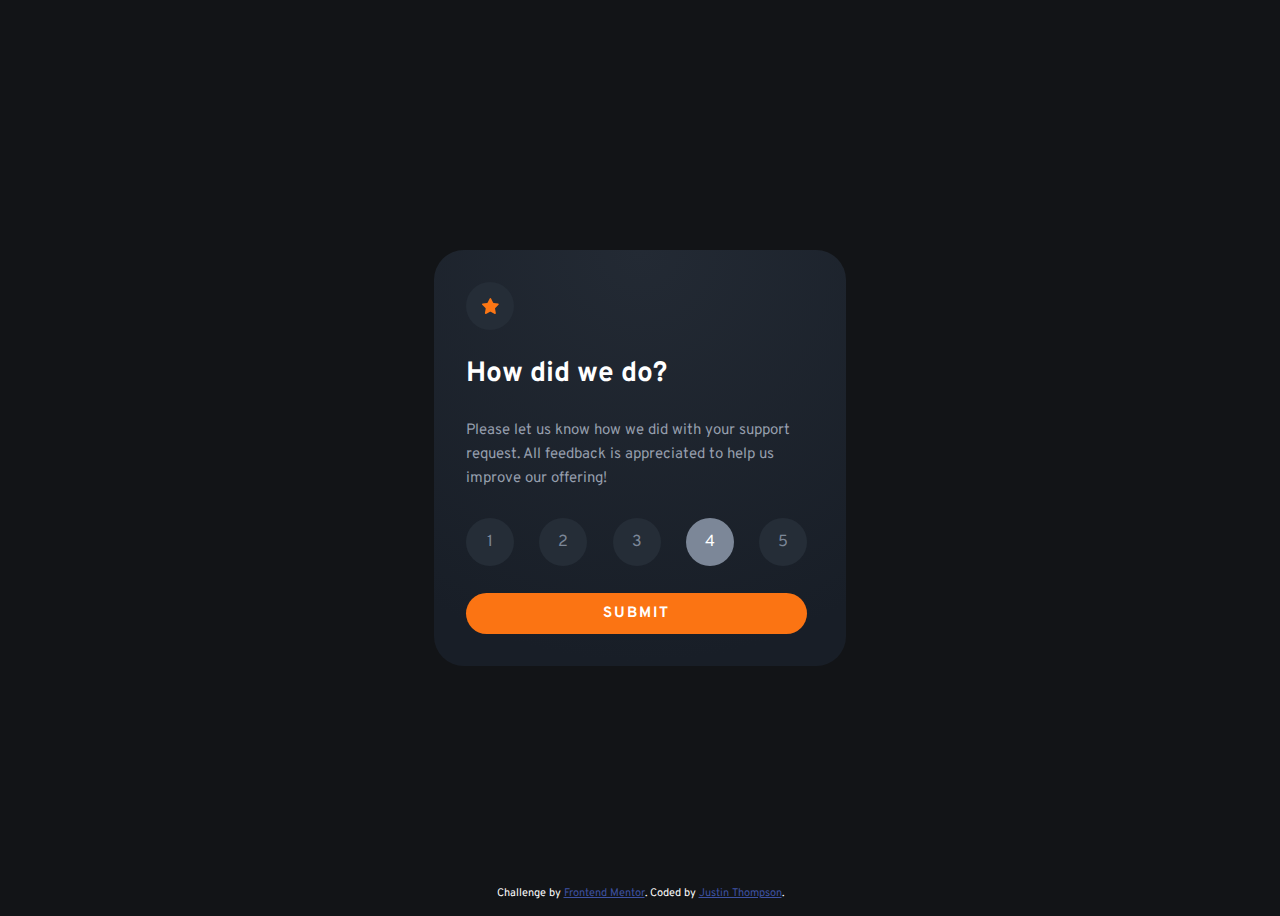
==== interactive-rating-component/index.html @ b1debb78 "starting rating component" ====
<!DOCTYPE html>
<html lang="en">

<head>
  <meta charset="UTF-8" />
  <meta name="viewport" content="width=device-width, initial-scale=1.0" />
  <link rel="icon" type="image/png" sizes="32x32" href="./images/favicon-32x32.png" />

  <title>Frontend Mentor | Interactive rating component</title>
  <link rel="preconnect" href="https://fonts.googleapis.com" />
  <link rel="preconnect" href="https://fonts.gstatic.com" crossorigin />
  <link href="https://fonts.googleapis.com/css2?family=Overpass:wght@400;700&display=swap" rel="stylesheet" />
  <link rel="stylesheet" href="styles.css" />
</head>

<body>
  <div class="container">
    <!-- Rating state start -->
    <div class="rating-component">
      <div class="circle star">
        <img src="images/icon-star.svg" alt="star icon" />
      </div>
      <h2>How did we do?</h2>
      <p>
        Please let us know how we did with your support request. All feedback
        is appreciated to help us improve our offering!
      </p>
      <div class="ratings">
        <div class="circle rating">1</div>
        <div class="circle rating">2</div>
        <div class="circle rating">3</div>
        <div class="circle rating active">4</div>
        <div class="circle rating">5</div>
      </div>

      <a href="#" class="btn submit-btn">Submit</a>
    </div>

    <!-- Rating state end -->

    <!-- Thank you state start -->

    <!-- You selected -->
    <!-- Add rating here -->
    <!-- out of 5 Thank you! We appreciate you taking the time to give a rating. If
    you ever need more support, don’t hesitate to get in touch! -->

    <!-- Thank you state end -->

    <div class="attribution">
      Challenge by
      <a href="https://www.frontendmentor.io?ref=challenge" target="_blank" rel="noopener">Frontend Mentor</a>. Coded by
      <a href="https:://justy.dev">Justin Thompson</a>.
    </div>
  </div>
</body>

</html>
---- interactive-rating-component/styles.css ----
:root {
  --Orange: hsl(25, 97%, 53%);
  --White: hsl(0, 0%, 100%);
  --Light-Grey: hsl(217, 12%, 63%);
  --Medium-Grey: hsl(216, 12%, 54%);
  --Dark-Blue: hsl(213, 19%, 18%);
  --Very-Dark-Blue: hsl(216, 12%, 8%);
}

*,
*::before,
*::after {
  box-sizing: border-box;
}

body {
  background-color: var(--Very-Dark-Blue);
  color: var(--White);
  font-family: "Overpass", sans-serif;
}

.container {
  display: flex;
  flex-direction: column;
  align-items: center;
  justify-content: center;
  min-height: 100vh;
  overflow: auto;
}

.rating-component {
  background: radial-gradient(
    98.96% 98.96% at 50% 0%,
    #232a34 0%,
    #181e27 100%
  );
  border-radius: 30px;
  width: 412px;
  height: 416px;
  padding: 32px 39px 32px 32px;
  margin: 0 auto;
  display: flex;
  flex-direction: column;
  justify-content: space-between;
}

.circle {
  background-color: var(--Dark-Blue);
  border-radius: 50%;
  height: 48px;
  width: 48px;
  display: flex;
  align-items: center;
  justify-content: center;
}

/* .circle.star img {
  margin: 0 auto;
} */

h2 {
  font-size: 28px;
  line-height: 35px;
  margin: 0;
}

p {
  font-size: 15px;
  line-height: 24px;
  color: var(--Light-Grey);
  margin: 0;
}

.ratings {
  display: flex;
  justify-content: space-between;
  padding-top: ;
}

.circle.rating {
  font-size: 16px;
  line-height: 24px;
  color: var(--Medium-Grey);
}

.circle.rating:hover {
  color: var(--White);
  background-color: var(--Orange);
}

.circle.rating.active {
  color: var(--White);
  background-color: var(--Medium-Grey);
}

.submit-btn {
  background-color: var(--Orange);
  color: var(--White);
  width: 100%;
  display: block;
  text-align: center;
  text-transform: uppercase;
  padding: 11px;
  border-radius: 22.5px;
  text-decoration: none;
  font-weight: 700;
  letter-spacing: 2px;
  font-size: 15px;
  line-height: 19px;
}

.submit-btn:hover {
  background-color: var(--White);
  color: var(--Orange);
}

.attribution {
  font-size: 11px;
  text-align: center;
  position: absolute;
  bottom: 0;
}
.attribution a {
  color: hsl(228, 45%, 44%);
}
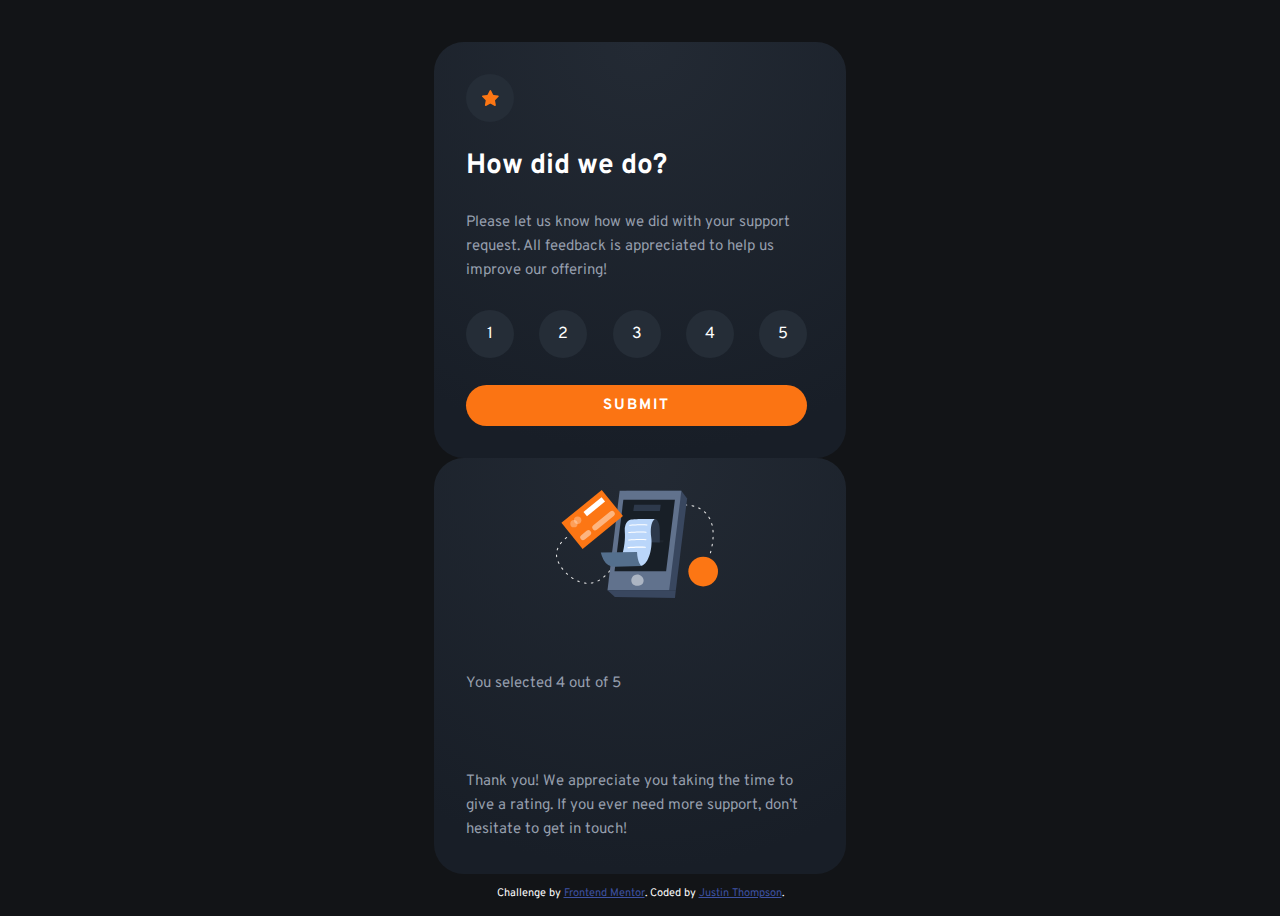
==== commit ca9edc94: "working on interaction" ====
--- a/interactive-rating-component/index.html
+++ b/interactive-rating-component/index.html
@@ -1,58 +1,75 @@
 <!DOCTYPE html>
 <html lang="en">
+  <head>
+    <meta charset="UTF-8" />
+    <meta name="viewport" content="width=device-width, initial-scale=1.0" />
+    <link
+      rel="icon"
+      type="image/png"
+      sizes="32x32"
+      href="./images/favicon-32x32.png"
+    />
 
-<head>
-  <meta charset="UTF-8" />
-  <meta name="viewport" content="width=device-width, initial-scale=1.0" />
-  <link rel="icon" type="image/png" sizes="32x32" href="./images/favicon-32x32.png" />
+    <title>Frontend Mentor | Interactive rating component</title>
+    <link rel="preconnect" href="https://fonts.googleapis.com" />
+    <link rel="preconnect" href="https://fonts.gstatic.com" crossorigin />
+    <link
+      href="https://fonts.googleapis.com/css2?family=Overpass:wght@400;700&display=swap"
+      rel="stylesheet"
+    />
+    <link rel="stylesheet" href="styles.css" />
+  </head>
 
-  <title>Frontend Mentor | Interactive rating component</title>
-  <link rel="preconnect" href="https://fonts.googleapis.com" />
-  <link rel="preconnect" href="https://fonts.gstatic.com" crossorigin />
-  <link href="https://fonts.googleapis.com/css2?family=Overpass:wght@400;700&display=swap" rel="stylesheet" />
-  <link rel="stylesheet" href="styles.css" />
-</head>
+  <body>
+    <div class="container">
+      <!-- Rating state start -->
+      <div class="rating-component start">
+        <div class="circle star">
+          <img src="images/icon-star.svg" alt="star icon" />
+        </div>
+        <h2>How did we do?</h2>
+        <p>
+          Please let us know how we did with your support request. All feedback
+          is appreciated to help us improve our offering!
+        </p>
+        <div class="ratings">
+          <div class="circle rating-option">1</div>
+          <div class="circle rating-option">2</div>
+          <div class="circle rating-option">3</div>
+          <div class="circle rating-option active">4</div>
+          <div class="circle rating-option">5</div>
+        </div>
 
-<body>
-  <div class="container">
-    <!-- Rating state start -->
-    <div class="rating-component">
-      <div class="circle star">
-        <img src="images/icon-star.svg" alt="star icon" />
-      </div>
-      <h2>How did we do?</h2>
-      <p>
-        Please let us know how we did with your support request. All feedback
-        is appreciated to help us improve our offering!
-      </p>
-      <div class="ratings">
-        <div class="circle rating">1</div>
-        <div class="circle rating">2</div>
-        <div class="circle rating">3</div>
-        <div class="circle rating active">4</div>
-        <div class="circle rating">5</div>
+        <a href="#" class="btn submit-btn">Submit</a>
       </div>
 
-      <a href="#" class="btn submit-btn">Submit</a>
+      <!-- Rating state end -->
+      <div class="rating-component end">
+        <img
+          src="images/illustration-thank-you.svg"
+          alt="thank you"
+          class="thank-you-image"
+        />
+        <p class="final-rating">
+          You selected <span class="final-rating-score">4</span> out of 5
+        </p>
+
+        <p>
+          Thank you! We appreciate you taking the time to give a rating. If you
+          ever need more support, don’t hesitate to get in touch!
+        </p>
+      </div>
+
+      <div class="attribution">
+        Challenge by
+        <a
+          href="https://www.frontendmentor.io?ref=challenge"
+          target="_blank"
+          rel="noopener"
+          >Frontend Mentor</a
+        >. Coded by <a href="https:://justy.dev">Justin Thompson</a>.
+      </div>
     </div>
-
-    <!-- Rating state end -->
-
-    <!-- Thank you state start -->
-
-    <!-- You selected -->
-    <!-- Add rating here -->
-    <!-- out of 5 Thank you! We appreciate you taking the time to give a rating. If
-    you ever need more support, don’t hesitate to get in touch! -->
-
-    <!-- Thank you state end -->
-
-    <div class="attribution">
-      Challenge by
-      <a href="https://www.frontendmentor.io?ref=challenge" target="_blank" rel="noopener">Frontend Mentor</a>. Coded by
-      <a href="https:://justy.dev">Justin Thompson</a>.
-    </div>
-  </div>
-</body>
-
+    <script src="script.js"></script>
+  </body>
 </html>
--- a/interactive-rating-component/styles.css
+++ b/interactive-rating-component/styles.css
@@ -74,7 +74,7 @@
 .ratings {
   display: flex;
   justify-content: space-between;
-  padding-top: ;
+  /* padding-top: ; */
 }
 
 .circle.rating {
@@ -114,6 +114,11 @@
   color: var(--Orange);
 }
 
+.end img {
+  max-width: 100%;
+  margin: 0 auto;
+}
+
 .attribution {
   font-size: 11px;
   text-align: center;
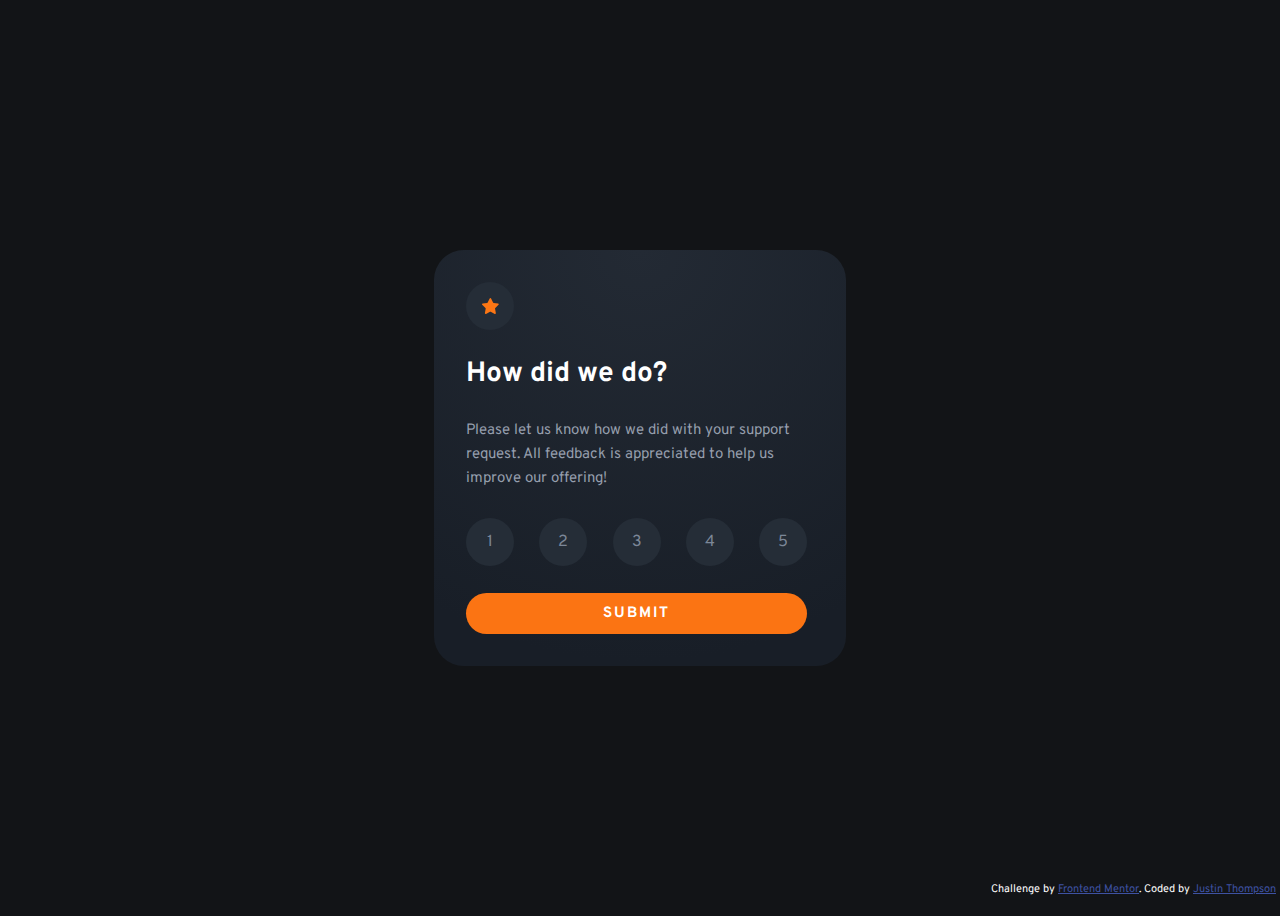
==== commit 36890295: "finalizing rating-component" ====
--- a/interactive-rating-component/index.html
+++ b/interactive-rating-component/index.html
@@ -1,75 +1,59 @@
 <!DOCTYPE html>
 <html lang="en">
-  <head>
-    <meta charset="UTF-8" />
-    <meta name="viewport" content="width=device-width, initial-scale=1.0" />
-    <link
-      rel="icon"
-      type="image/png"
-      sizes="32x32"
-      href="./images/favicon-32x32.png"
-    />
 
-    <title>Frontend Mentor | Interactive rating component</title>
-    <link rel="preconnect" href="https://fonts.googleapis.com" />
-    <link rel="preconnect" href="https://fonts.gstatic.com" crossorigin />
-    <link
-      href="https://fonts.googleapis.com/css2?family=Overpass:wght@400;700&display=swap"
-      rel="stylesheet"
-    />
-    <link rel="stylesheet" href="styles.css" />
-  </head>
+<head>
+  <meta charset="UTF-8" />
+  <meta name="viewport" content="width=device-width, initial-scale=1.0" />
+  <link rel="icon" type="image/png" sizes="32x32" href="./images/favicon-32x32.png" />
 
-  <body>
-    <div class="container">
-      <!-- Rating state start -->
-      <div class="rating-component start">
-        <div class="circle star">
-          <img src="images/icon-star.svg" alt="star icon" />
-        </div>
-        <h2>How did we do?</h2>
-        <p>
-          Please let us know how we did with your support request. All feedback
-          is appreciated to help us improve our offering!
-        </p>
-        <div class="ratings">
-          <div class="circle rating-option">1</div>
-          <div class="circle rating-option">2</div>
-          <div class="circle rating-option">3</div>
-          <div class="circle rating-option active">4</div>
-          <div class="circle rating-option">5</div>
-        </div>
+  <title>Frontend Mentor | Interactive rating component</title>
+  <link rel="preconnect" href="https://fonts.googleapis.com" />
+  <link rel="preconnect" href="https://fonts.gstatic.com" crossorigin />
+  <link href="https://fonts.googleapis.com/css2?family=Overpass:wght@400;700&display=swap" rel="stylesheet" />
+  <link rel="stylesheet" href="styles.css" />
+</head>
 
-        <a href="#" class="btn submit-btn">Submit</a>
+<body>
+  <div class="container">
+    <!-- Rating state start -->
+    <div class="rating-component start">
+      <div class="circle star">
+        <img src="images/icon-star.svg" alt="star icon" />
+      </div>
+      <h2>How did we do?</h2>
+      <p>
+        Please let us know how we did with your support request. All feedback
+        is appreciated to help us improve our offering!
+      </p>
+      <div class="ratings">
+        <div class="circle rating-option" onclick="setRating(1)">1</div>
+        <div class="circle rating-option" onclick="setRating(2)">2</div>
+        <div class="circle rating-option" onclick="setRating(3)">3</div>
+        <div class="circle rating-option" onclick="setRating(4)">4</div>
+        <div class="circle rating-option" onclick="setRating(5)">5</div>
       </div>
 
-      <!-- Rating state end -->
-      <div class="rating-component end">
-        <img
-          src="images/illustration-thank-you.svg"
-          alt="thank you"
-          class="thank-you-image"
-        />
-        <p class="final-rating">
-          You selected <span class="final-rating-score">4</span> out of 5
-        </p>
+      <a href="#" class="btn submit-btn" onclick="submitRating()">Submit</a>
+    </div>
+    <div class="rating-component end">
+      <img src="images/illustration-thank-you.svg" alt="thank you" class="thank-you-image" />
+      <p class="final-rating">
+        You selected <span class="final-rating-score">4</span> out of 5
+      </p>
+      <h2>Thank you!</h2>
+      <p>
+        We appreciate you taking the time to give a rating. If you
+        ever need more support, don’t hesitate to get in touch!
+      </p>
+    </div>
 
-        <p>
-          Thank you! We appreciate you taking the time to give a rating. If you
-          ever need more support, don’t hesitate to get in touch!
-        </p>
-      </div>
+    <div class="attribution">
+      Challenge by
+      <a href="https://www.frontendmentor.io?ref=challenge" target="_blank" rel="noopener">Frontend Mentor</a>. Coded by
+      <a href="https://github.com/devjusty">Justin Thompson</a>
+    </div>
+  </div>
+  <script src="script.js"></script>
+</body>
 
-      <div class="attribution">
-        Challenge by
-        <a
-          href="https://www.frontendmentor.io?ref=challenge"
-          target="_blank"
-          rel="noopener"
-          >Frontend Mentor</a
-        >. Coded by <a href="https:://justy.dev">Justin Thompson</a>.
-      </div>
-    </div>
-    <script src="script.js"></script>
-  </body>
 </html>
--- a/interactive-rating-component/styles.css
+++ b/interactive-rating-component/styles.css
@@ -17,6 +17,7 @@
   background-color: var(--Very-Dark-Blue);
   color: var(--White);
   font-family: "Overpass", sans-serif;
+  overflow: hidden;
 }
 
 .container {
@@ -54,10 +55,6 @@
   justify-content: center;
 }
 
-/* .circle.star img {
-  margin: 0 auto;
-} */
-
 h2 {
   font-size: 28px;
   line-height: 35px;
@@ -74,21 +71,22 @@
 .ratings {
   display: flex;
   justify-content: space-between;
-  /* padding-top: ; */
 }
 
-.circle.rating {
+.rating-option {
   font-size: 16px;
   line-height: 24px;
   color: var(--Medium-Grey);
+  user-select: none;
+  transition: all 0.2s ease-in;
 }
 
-.circle.rating:hover {
+.rating-option:hover {
   color: var(--White);
   background-color: var(--Orange);
 }
 
-.circle.rating.active {
+.rating-option.active {
   color: var(--White);
   background-color: var(--Medium-Grey);
 }
@@ -107,6 +105,7 @@
   letter-spacing: 2px;
   font-size: 15px;
   line-height: 19px;
+  transition: all 0.2s ease-in;
 }
 
 .submit-btn:hover {
@@ -114,9 +113,23 @@
   color: var(--Orange);
 }
 
+.end {
+  text-align: center;
+  padding: 45px 40px 45px 32px;
+}
+
 .end img {
   max-width: 100%;
   margin: 0 auto;
+}
+
+.end .final-rating {
+  color: var(--Orange);
+  background-color: var(--Dark-Blue);
+  border-radius: 22.5px;
+  padding: 4px 20px;
+  height: 32px;
+  margin: 32px auto;
 }
 
 .attribution {
@@ -124,6 +137,10 @@
   text-align: center;
   position: absolute;
   bottom: 0;
+  right: 0;
+  padding: 4px;
+  font-size: 11px;
+  text-align: center;
 }
 .attribution a {
   color: hsl(228, 45%, 44%);
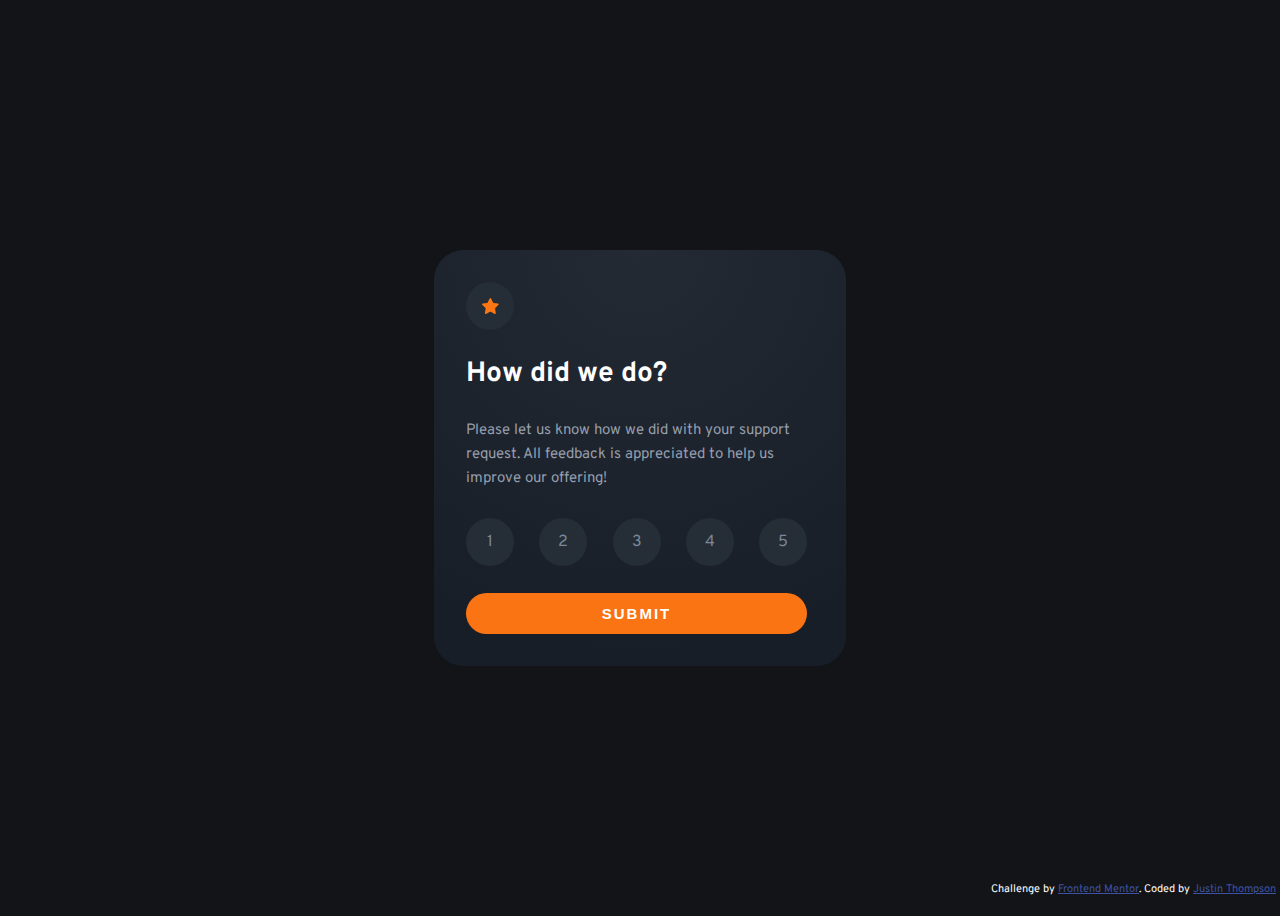
==== commit c0425d00: "Updating button styles" ====
--- a/interactive-rating-component/index.html
+++ b/interactive-rating-component/index.html
@@ -15,7 +15,6 @@
 
 <body>
   <div class="container">
-    <!-- Rating state start -->
     <div class="rating-component start">
       <div class="circle star">
         <img src="images/icon-star.svg" alt="star icon" />
@@ -33,7 +32,7 @@
         <div class="circle rating-option" onclick="setRating(5)">5</div>
       </div>
 
-      <a href="#" class="btn submit-btn" onclick="submitRating()">Submit</a>
+      <button class="btn submit-btn" onclick="submitRating()">Submit</button>
     </div>
     <div class="rating-component end">
       <img src="images/illustration-thank-you.svg" alt="thank you" class="thank-you-image" />
--- a/interactive-rating-component/styles.css
+++ b/interactive-rating-component/styles.css
@@ -100,6 +100,7 @@
   text-transform: uppercase;
   padding: 11px;
   border-radius: 22.5px;
+  border: none;
   text-decoration: none;
   font-weight: 700;
   letter-spacing: 2px;
